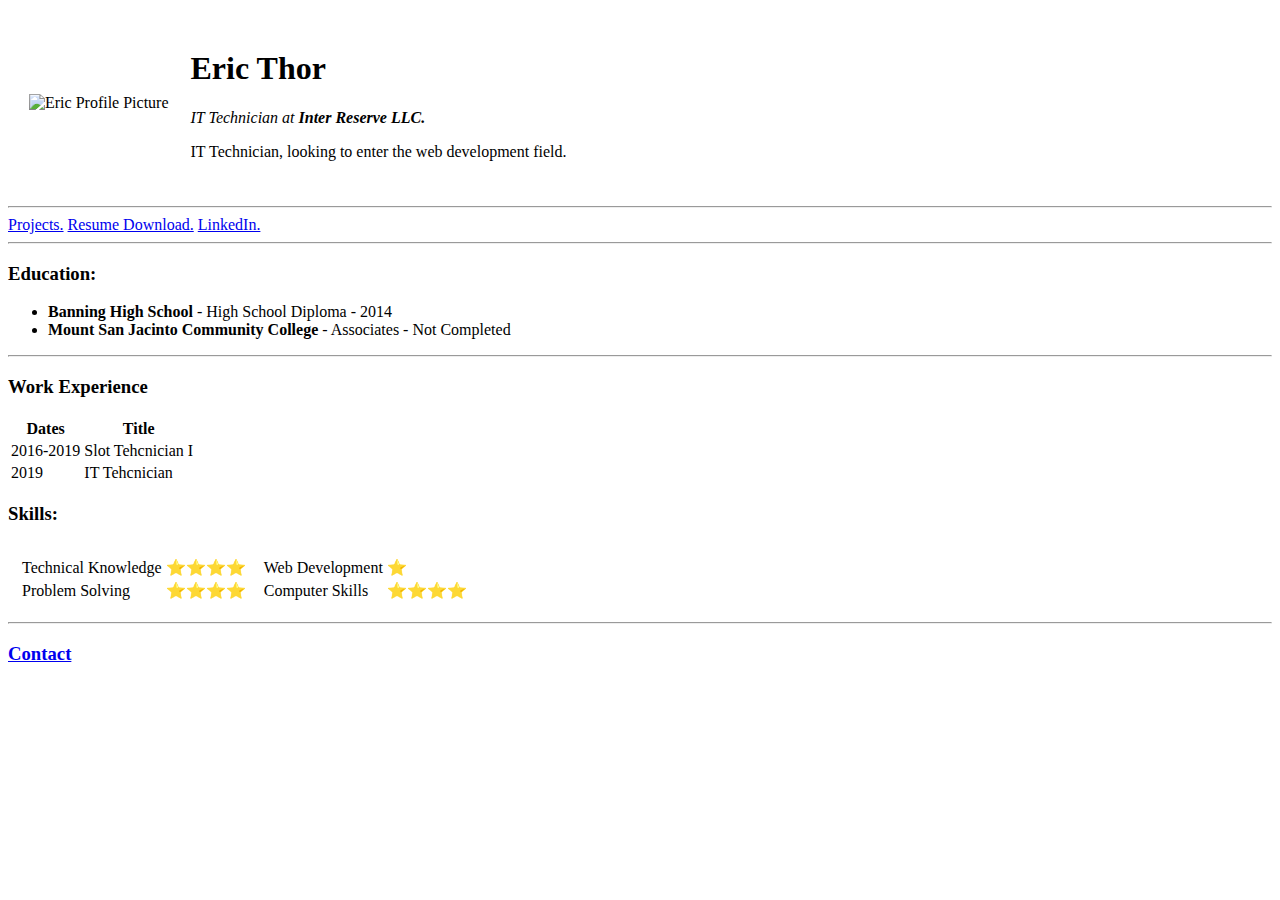
==== index.html @ 3a8b4310 "Uploaded initial CV website files" ====
<!DOCTYPE html>
<html lang="en" dir="ltr">

<head>
  <meta charset="utf-8">
  <title>Eric's Personal Site</title>
</head>

<body>
  <table cellspacing = "20">
    <td>
      <img
      src="https://scontent-sjc3-1.xx.fbcdn.net/v/t1.0-0/p370x247/72541623_922421988137298_4673478924095717376_n.jpg?_nc_cat=103&_nc_oc=AQm3EFZZxKDq6qx2hq74cw0oqV74uHYSGL3N5FSb8uDeweUvG2SlwZ2aHKqj2F7GycE&_nc_ht=scontent-sjc3-1.xx&oh=c4140cd81647951e6ab82033aff08335&oe=5E333612"
      alt="Eric Profile Picture">
    </td>
    <td>
      <h1>Eric Thor</h1>
      <p><em>IT Technician at <strong>Inter Reserve LLC.</strong></em></p>
      <p>IT Technician, looking to enter the web development field.</p>
    </td>
  </table>
  <hr>
  <a href="projects.html">Projects.</a>
  <a download href="Resume.docx">Resume Download.</a>
  <a href="https://www.linkedin.com/in/bb0yth0r/"> LinkedIn.</a>
  <hr>
  <h3>Education:</h3>
  <ul>
    <li><strong>Banning High School</strong> - High School Diploma - 2014</li>
    <li><strong>Mount San Jacinto Community College</strong> - Associates - Not Completed </li>
  </ul>
  <hr>
  <h3>Work Experience</h3>
  <table>
    <th>Dates</th>
    <th>Title</th>
    <tr>
      <td>2016-2019</td>
      <td>Slot Tehcnician I</td>
    </tr>
    <tr>
      <td>2019</td>
      <td>IT Tehcnician</td>
    </tr>
  </table>
  <h3>Skills:</h3>
  <table cellspacing="10">
    <tr>
      <td>
        <table>
          <tr>
            <td>Technical Knowledge</td>
            <td>⭐️⭐️⭐️⭐️</td>
          </tr>
          <tr>
            <td>Problem Solving</td>
            <td>⭐️⭐️⭐️⭐️</td>
          </tr>
        </table>
      </td>
      <td>
        <table>
          <tr>
            <td>Web Development</td>
            <td>⭐️</td>
          </tr>
          <tr>
            <td>Computer Skills</td>
            <td>⭐️⭐️⭐️⭐️</td>
          </tr>
        </table>
      </td>
    </tr>
    </tr>
  </table>
  <hr>
  <h3><a href="contact.html">Contact</a></h3>
</body>

</html>
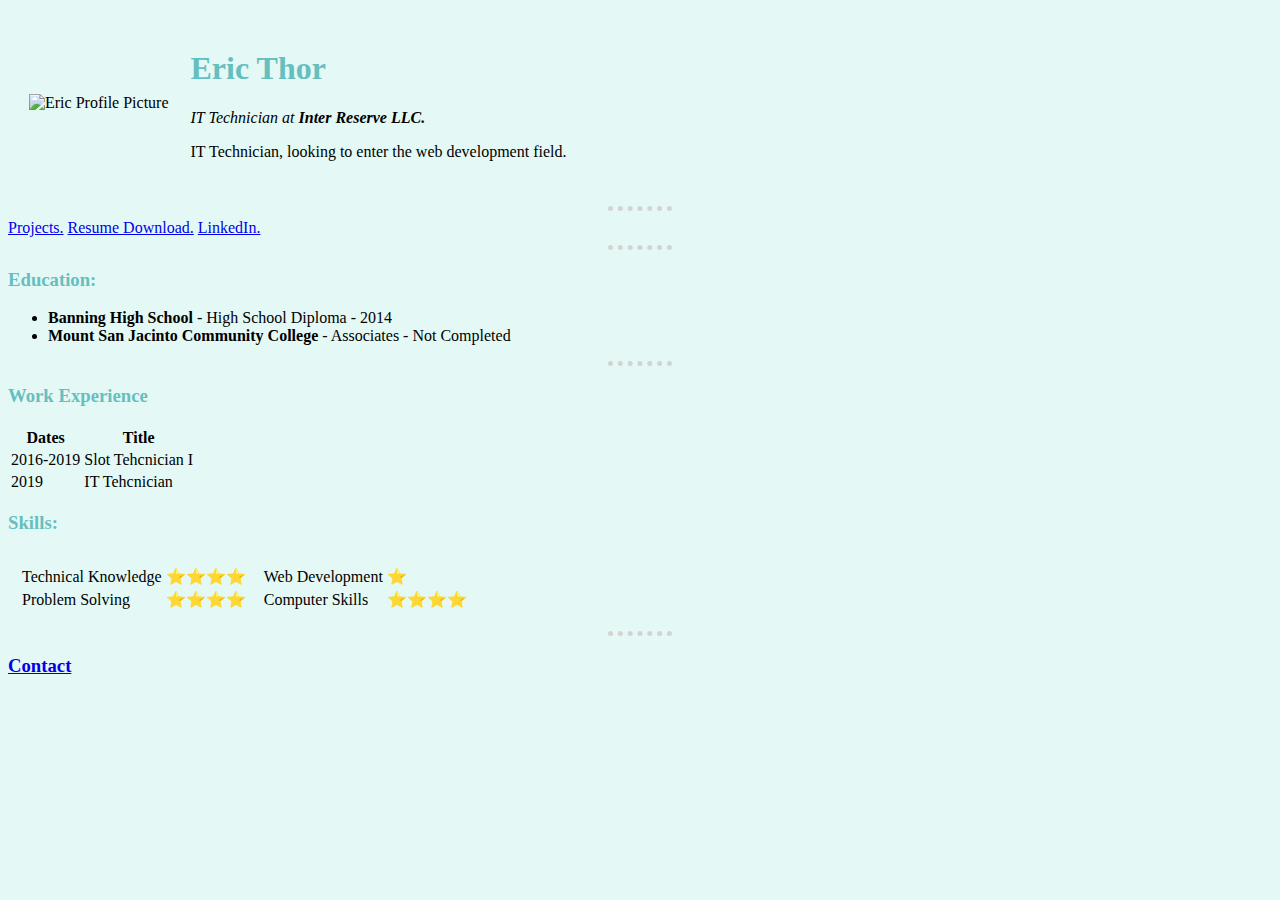
==== commit 7609c6e3: "Added CSS to CV website" ====
--- a/index.html
+++ b/index.html
@@ -4,6 +4,7 @@
 <head>
   <meta charset="utf-8">
   <title>Eric's Personal Site</title>
+  <link rel="stylesheet" href="styles.css">
 </head>
 
 <body>
--- a/styles.css
+++ b/styles.css
@@ -0,0 +1,20 @@
+body
+{
+  background-color: #e4f9f5;
+}
+hr
+{
+  border-color: #D3D3D3;
+  border-style: none;
+  border-top-style: dotted;
+  border-width: 5px;
+  width: 5%;
+}
+h1
+{
+  color: #66BFBF;
+}
+h3
+{
+  color: #66BFBF;
+}
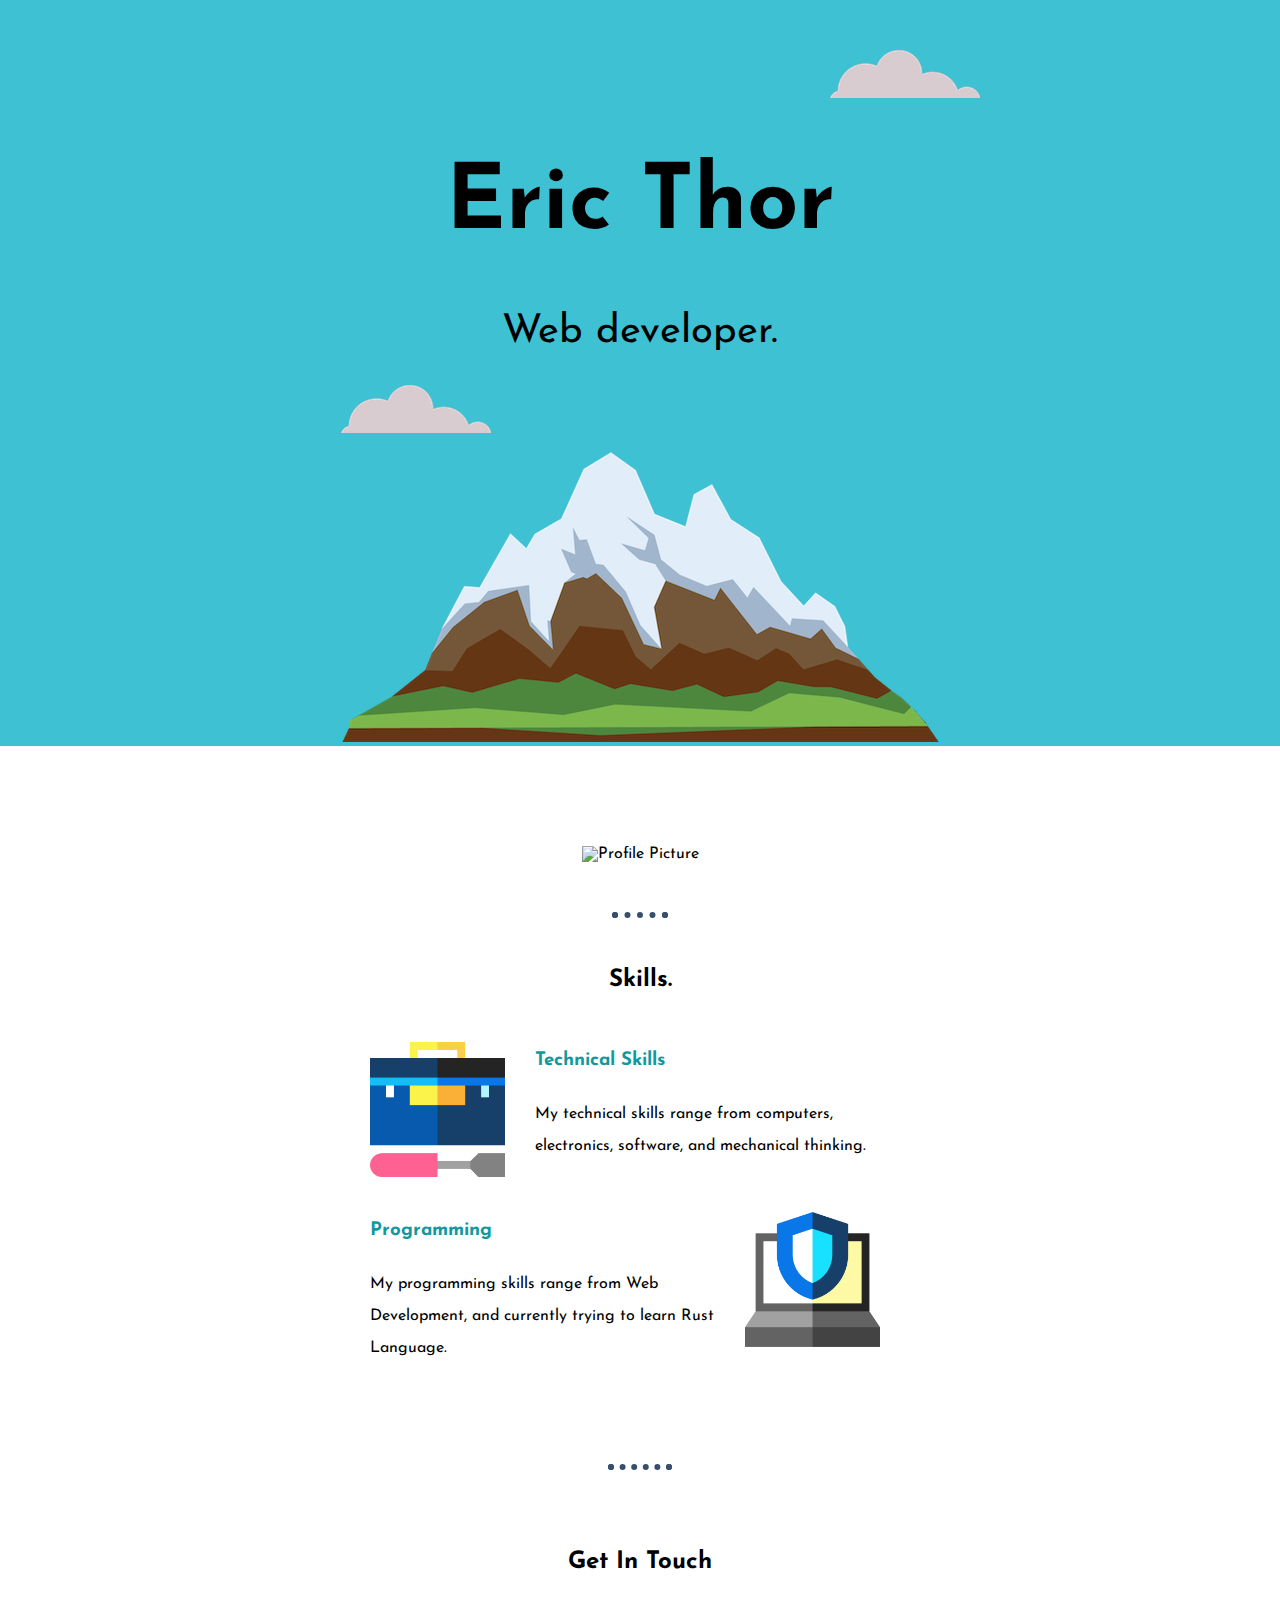
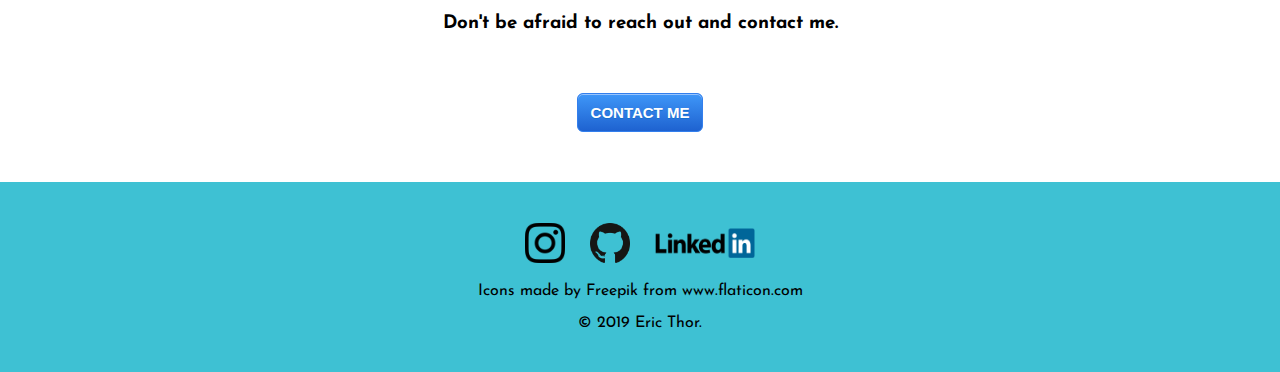
==== commit 3c3f48a3: "Add files via upload" ====
--- a/index.html
+++ b/index.html
@@ -3,79 +3,55 @@
 
 <head>
   <meta charset="utf-8">
-  <title>Eric's Personal Site</title>
+  <title>Eric Thor</title>
   <link rel="stylesheet" href="styles.css">
+  <link rel="icon" href="favicon.ico">
+  <link href="https://fonts.googleapis.com/css?family=Josefin+Sans&display=swap" rel="stylesheet">
 </head>
 
 <body>
-  <table cellspacing = "20">
-    <td>
+  <div class="top_container">
+    <img class="top_cloud" src="cloud.png" alt="cloud-image" />
+    <h1>Eric Thor</h1>
+    <h2 class="title">Web developer.</h2>
+    <img class="bottom_cloud" src="cloud.png" alt="cloud-image" />
+    <img class="mountain" src="mountain.png" alt="mountian-image" />
+  </div>
+  <div class="middle_container">
+    <div class="profile">
       <img
-      src="https://scontent-sjc3-1.xx.fbcdn.net/v/t1.0-0/p370x247/72541623_922421988137298_4673478924095717376_n.jpg?_nc_cat=103&_nc_oc=AQm3EFZZxKDq6qx2hq74cw0oqV74uHYSGL3N5FSb8uDeweUvG2SlwZ2aHKqj2F7GycE&_nc_ht=scontent-sjc3-1.xx&oh=c4140cd81647951e6ab82033aff08335&oe=5E333612"
-      alt="Eric Profile Picture">
-    </td>
-    <td>
-      <h1>Eric Thor</h1>
-      <p><em>IT Technician at <strong>Inter Reserve LLC.</strong></em></p>
-      <p>IT Technician, looking to enter the web development field.</p>
-    </td>
-  </table>
+        src="https://scontent-sjc3-1.xx.fbcdn.net/v/t1.0-0/p370x247/72541623_922421988137298_4673478924095717376_n.jpg?_nc_cat=103&_nc_oc=AQm3EFZZxKDq6qx2hq74cw0oqV74uHYSGL3N5FSb8uDeweUvG2SlwZ2aHKqj2F7GycE&_nc_ht=scontent-sjc3-1.xx&oh=c4140cd81647951e6ab82033aff08335&oe=5E333612"
+        alt="Profile Picture">
+    </div>
+    <hr>
+    <div class="skills">
+      <h2 class="skills_title">Skills.</h2>
+      <div class="skill-row">
+        <img class="skills_image_1" src="007-toolbox.png" alt=ToolboxPicture>
+        <h3>Technical Skills</h3>
+        <p>My technical skills range from computers, electronics, software, and mechanical thinking.</p>
+      </div>
+      <div class="skill-row">
+        <img class="skills_image_2" src="033-laptop.png" alt="Laptop">
+        <h3>Programming</h3>
+        <p>My programming skills range from Web Development, and currently trying to learn Rust Language.</p>
+      </div>
+    </div>
+  </div>
   <hr>
-  <a href="projects.html">Projects.</a>
-  <a download href="Resume.docx">Resume Download.</a>
-  <a href="https://www.linkedin.com/in/bb0yth0r/"> LinkedIn.</a>
-  <hr>
-  <h3>Education:</h3>
-  <ul>
-    <li><strong>Banning High School</strong> - High School Diploma - 2014</li>
-    <li><strong>Mount San Jacinto Community College</strong> - Associates - Not Completed </li>
-  </ul>
-  <hr>
-  <h3>Work Experience</h3>
-  <table>
-    <th>Dates</th>
-    <th>Title</th>
-    <tr>
-      <td>2016-2019</td>
-      <td>Slot Tehcnician I</td>
-    </tr>
-    <tr>
-      <td>2019</td>
-      <td>IT Tehcnician</td>
-    </tr>
-  </table>
-  <h3>Skills:</h3>
-  <table cellspacing="10">
-    <tr>
-      <td>
-        <table>
-          <tr>
-            <td>Technical Knowledge</td>
-            <td>⭐️⭐️⭐️⭐️</td>
-          </tr>
-          <tr>
-            <td>Problem Solving</td>
-            <td>⭐️⭐️⭐️⭐️</td>
-          </tr>
-        </table>
-      </td>
-      <td>
-        <table>
-          <tr>
-            <td>Web Development</td>
-            <td>⭐️</td>
-          </tr>
-          <tr>
-            <td>Computer Skills</td>
-            <td>⭐️⭐️⭐️⭐️</td>
-          </tr>
-        </table>
-      </td>
-    </tr>
-    </tr>
-  </table>
-  <hr>
-  <h3><a href="contact.html">Contact</a></h3>
+  <div class="contact_me">
+    <h2>Get In Touch</h2>
+    <h3 class="contact_sentence">Don't be afraid to reach out and contact me.</h3>
+    <a class="contact_button" href="mailto:ethor30@yahoo.com">CONTACT ME</a>
+  </div>
+
+  <div class="bottom_container">
+    <a class="footer-instagram" href="https://www.instagram.com/ele_thoj/"><img class="instagram" src="instagram.png" alt="instagram"></a>
+    <a class="footer-github" href="https://github.com/bb0yth0r"><img class="github" src="github.png" alt="github"></a>
+    <a class="footer-linkedin" href="https://www.linkedin.com/in/bb0yth0r/"><img class="linkedin" src="linkedin.png" alt="linkedin"></a>
+    <p>Icons made by Freepik from www.flaticon.com</p>
+    <p>© 2019 Eric Thor.</p>
+  </div>
 </body>
 
 </html>
--- a/styles.css
+++ b/styles.css
@@ -1,20 +1,128 @@
-body
-{
-  background-color: #e4f9f5;
+body {
+  font-family: 'Josefin Sans', sans-serif;
+  ;
+  text-align: center;
+  margin: 0;
 }
-hr
-{
-  border-color: #D3D3D3;
-  border-style: none;
-  border-top-style: dotted;
-  border-width: 5px;
-  width: 5%;
+
+h1 {
+  font-size: 90px;
 }
-h1
-{
-  color: #66BFBF;
+
+h3 {
+  color: #11999E;
 }
-h3
-{
-  color: #66BFBF;
+
+hr {
+  border: dotted #364f6b 6px;
+  border-bottom: none;
+  width: 4%;
+  margin: 50px auto 50px auto;
 }
+
+.skill-row {
+  margin: 50px auto 50px auto;
+  width: 50%;
+  text-align: left;
+  line-height: 2;
+}
+
+.title {
+  font-size: 2.5rem;
+  font-weight: normal;
+}
+
+.top_container {
+  background-color: #3ec1d3;
+  position: relative;
+  padding-top: 100px;
+}
+
+.middle_container {
+  background-color: white;
+  margin: 100px;
+}
+
+.bottom_container {
+  background-color: #3ec1d3;
+  padding: 2%;
+}
+
+.top_cloud {
+  position: absolute;
+  right: 300px;
+  top: 50px;
+}
+
+.bottom_cloud {
+  position: absolute;
+}
+
+.skills_image_1 {
+  float: left;
+  margin-right: 30px;
+  height: 25%;
+  width: 25%
+}
+
+.skills_image_2 {
+  float: right;
+  margin-right: 30px;
+  height: 25%;
+  width: 25%;
+}
+
+.contact_sentence {
+  color: black;
+  width: 40%;
+  margin: 40px auto 60px;
+}
+
+.contact_me {
+  padding: 10px 10px 50px 10px;
+}
+
+.contact_button {
+  box-shadow: inset 0 1px 0 0 #97c4fe;
+  background: linear-gradient(to bottom, #3d94f6 5%, #1e62d0 100%);
+  background-color: #3d94f6;
+  border-radius: 6px;
+  border: 1px solid #337fed;
+  display: inline-block;
+  cursor: pointer;
+  color: #ffffff;
+  font-family: Arial;
+  font-size: 15px;
+  font-weight: bold;
+  padding: 10px 13px;
+  text-decoration: none;
+  text-shadow: 0 1px 0 #1570cd;
+}
+
+.contact_button:hover {
+  background: linear-gradient(to bottom, #1e62d0 5%, #3d94f6 100%);
+  background-color: #1e62d0;
+}
+
+.contact_button:active {
+  position: relative;
+  top: 1px;
+}
+
+.instagram {
+  margin: 15px 10px 0 10px;
+  height: 40px;
+  width: 40px;
+}
+
+.github {
+  margin: 0 10px 0 10px;
+  height: 40px;
+  width: 40px;
+}
+
+.linkedin {
+  margin: 0 10px 5px 10px;
+  height: 30px;
+  width: 100px;
+}
